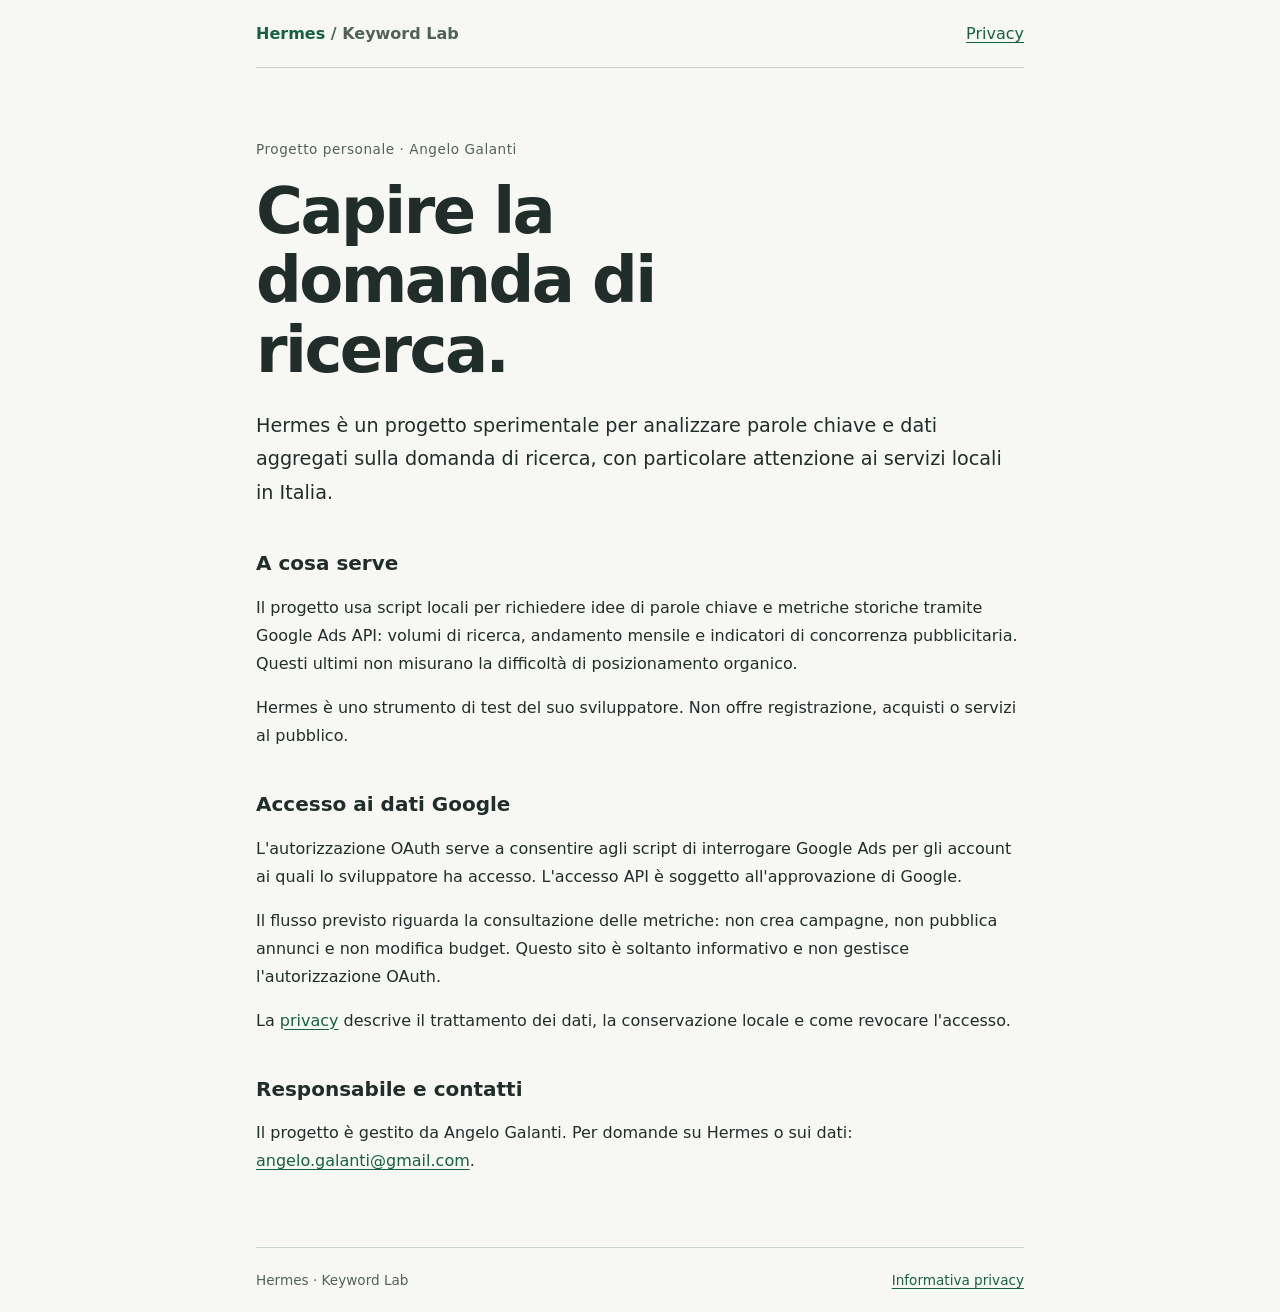
==== index.html @ d337911f "Publish Hermes information and privacy pages" ====
<!doctype html>
<html lang="it">
<head>
  <meta charset="utf-8">
  <meta name="viewport" content="width=device-width, initial-scale=1">
  <meta name="description" content="Hermes: progetto personale di Angelo Galanti per test e analisi dei dati di ricerca con Google Ads API.">
  <title>Hermes · Keyword Lab</title>
  <link rel="stylesheet" href="style.css">
</head>
<body>
  <header><a href="./" aria-label="Hermes, pagina iniziale">Hermes <span>/ Keyword Lab</span></a><a href="privacy.html">Privacy</a></header>
  <main>
    <p class="eyebrow">Progetto personale · Angelo Galanti</p>
    <h1>Capire la domanda di ricerca.</h1>
    <p class="intro">Hermes è un progetto sperimentale per analizzare parole chiave e dati aggregati sulla domanda di ricerca, con particolare attenzione ai servizi locali in Italia.</p>
    <section aria-labelledby="purpose">
      <h2 id="purpose">A cosa serve</h2>
      <p>Il progetto usa script locali per richiedere idee di parole chiave e metriche storiche tramite Google Ads API: volumi di ricerca, andamento mensile e indicatori di concorrenza pubblicitaria. Questi ultimi non misurano la difficoltà di posizionamento organico.</p>
      <p>Hermes è uno strumento di test del suo sviluppatore. Non offre registrazione, acquisti o servizi al pubblico.</p>
    </section>
    <section aria-labelledby="access">
      <h2 id="access">Accesso ai dati Google</h2>
      <p>L'autorizzazione OAuth serve a consentire agli script di interrogare Google Ads per gli account ai quali lo sviluppatore ha accesso. L'accesso API è soggetto all'approvazione di Google.</p>
      <p>Il flusso previsto riguarda la consultazione delle metriche: non crea campagne, non pubblica annunci e non modifica budget. Questo sito è soltanto informativo e non gestisce l'autorizzazione OAuth.</p>
      <p>La <a href="privacy.html">privacy</a> descrive il trattamento dei dati, la conservazione locale e come revocare l'accesso.</p>
    </section>
    <section aria-labelledby="contact">
      <h2 id="contact">Responsabile e contatti</h2>
      <p>Il progetto è gestito da Angelo Galanti. Per domande su Hermes o sui dati: <a href="mailto:angelo.galanti@gmail.com">angelo.galanti@gmail.com</a>.</p>
    </section>
  </main>
  <footer><span>Hermes · Keyword Lab</span><a href="privacy.html">Informativa privacy</a></footer>
</body>
</html>
---- style.css ----
:root { color-scheme: light; font-family: system-ui, sans-serif; color: #202d2a; background: #f7f8f4; }
* { box-sizing: border-box; }
body { margin: 0; }
header, main, footer { width: min(100% - 3rem, 48rem); margin-inline: auto; }
header, footer { display: flex; align-items: center; justify-content: space-between; gap: 1.5rem; padding-block: 1.5rem; }
header { border-bottom: 1px solid #ccd5cc; }
header > a:first-child { font-weight: 700; text-decoration: none; }
header span, footer, .eyebrow { color: #51625c; }
main { padding-block: 3.5rem; }
.eyebrow { font-size: .85rem; letter-spacing: .04em; }
h1 { max-width: 14ch; margin: 1rem 0 1.5rem; font-size: clamp(2.5rem, 8vw, 4rem); line-height: 1.08; letter-spacing: -.04em; }
h2 { font-size: 1.25rem; line-height: 1.4; }
p { line-height: 1.75; }
.intro { font-size: 1.2rem; }
section { margin-top: 2.5rem; }
a { color: #16623e; text-underline-offset: .2em; overflow-wrap: anywhere; }
a:hover { text-decoration-thickness: 2px; }
a:focus-visible { outline: 3px solid #16623e; outline-offset: 5px; }
footer { border-top: 1px solid #ccd5cc; font-size: .85rem; }
@media (max-width: 420px) { header, footer { align-items: flex-start; flex-direction: column; gap: .6rem; } main { padding-block: 2rem; } }
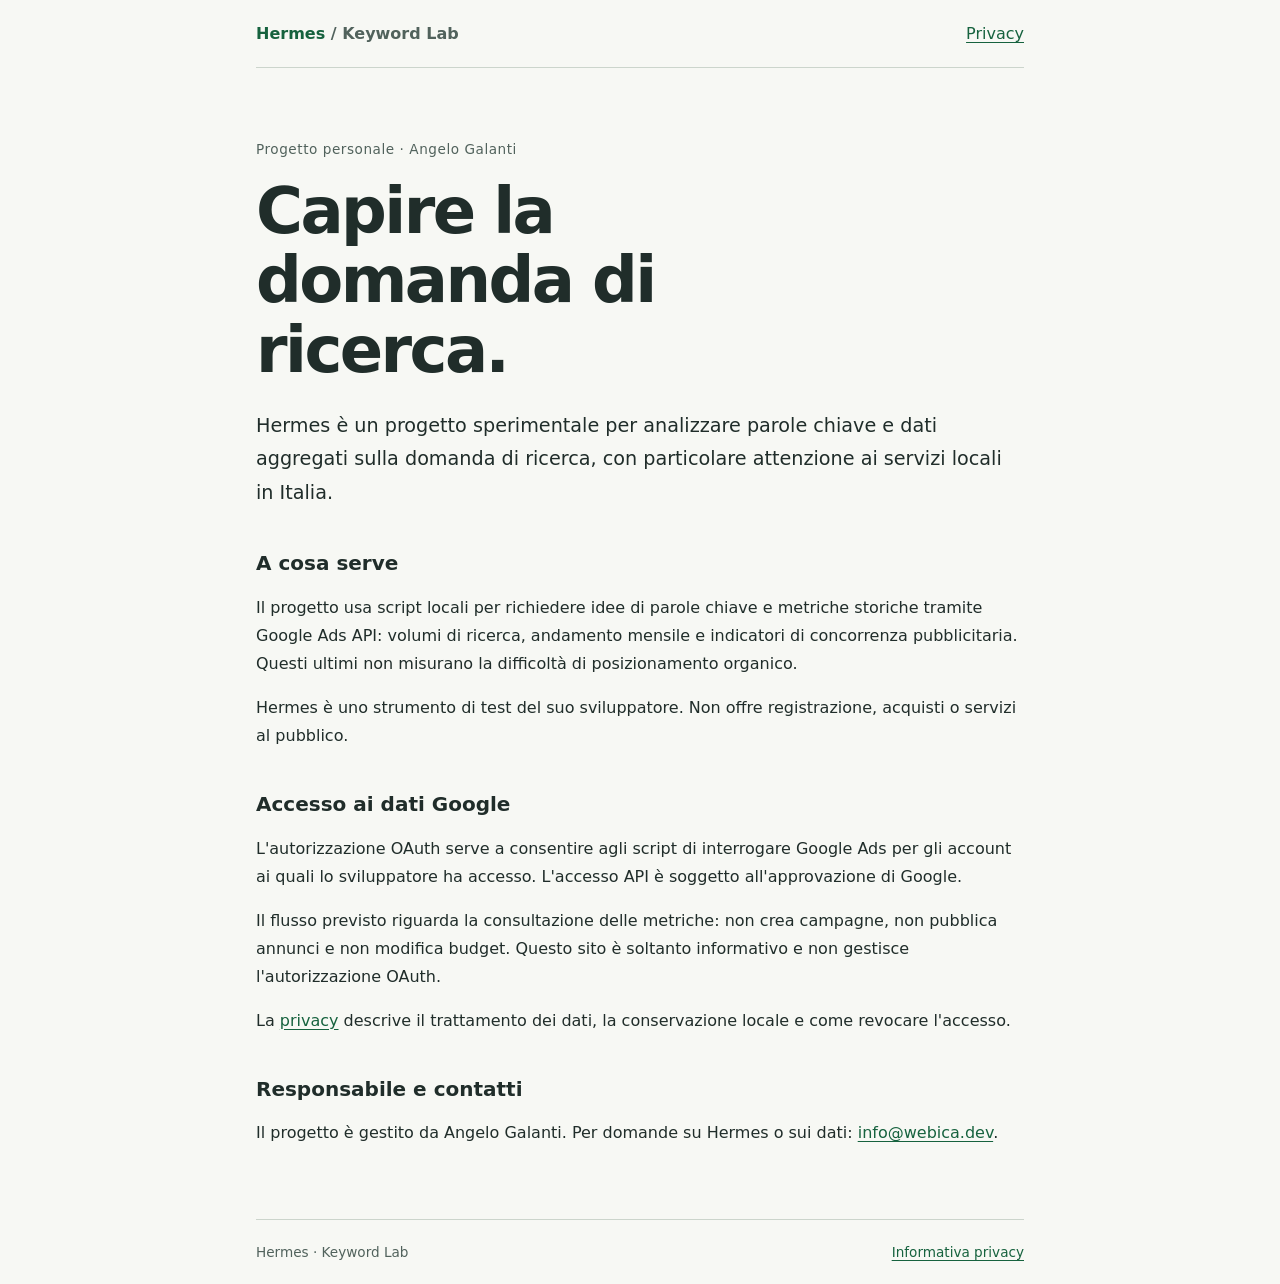
==== commit c9b304ac: "Use public business contact for Hermes pages" ====
--- a/index.html
+++ b/index.html
@@ -2,6 +2,7 @@
 <html lang="it">
 <head>
   <meta charset="utf-8">
+  <meta name="google-site-verification" content="sXIrsQaAoAdtlsJgUs-yKo5tEi0U7ZKUx9cPO2abWIA" />
   <meta name="viewport" content="width=device-width, initial-scale=1">
   <meta name="description" content="Hermes: progetto personale di Angelo Galanti per test e analisi dei dati di ricerca con Google Ads API.">
   <title>Hermes · Keyword Lab</title>
@@ -26,7 +27,7 @@
     </section>
     <section aria-labelledby="contact">
       <h2 id="contact">Responsabile e contatti</h2>
-      <p>Il progetto è gestito da Angelo Galanti. Per domande su Hermes o sui dati: <a href="mailto:angelo.galanti@gmail.com">angelo.galanti@gmail.com</a>.</p>
+      <p>Il progetto è gestito da Angelo Galanti. Per domande su Hermes o sui dati: <a href="mailto:info@webica.dev">info@webica.dev</a>.</p>
     </section>
   </main>
   <footer><span>Hermes · Keyword Lab</span><a href="privacy.html">Informativa privacy</a></footer>
